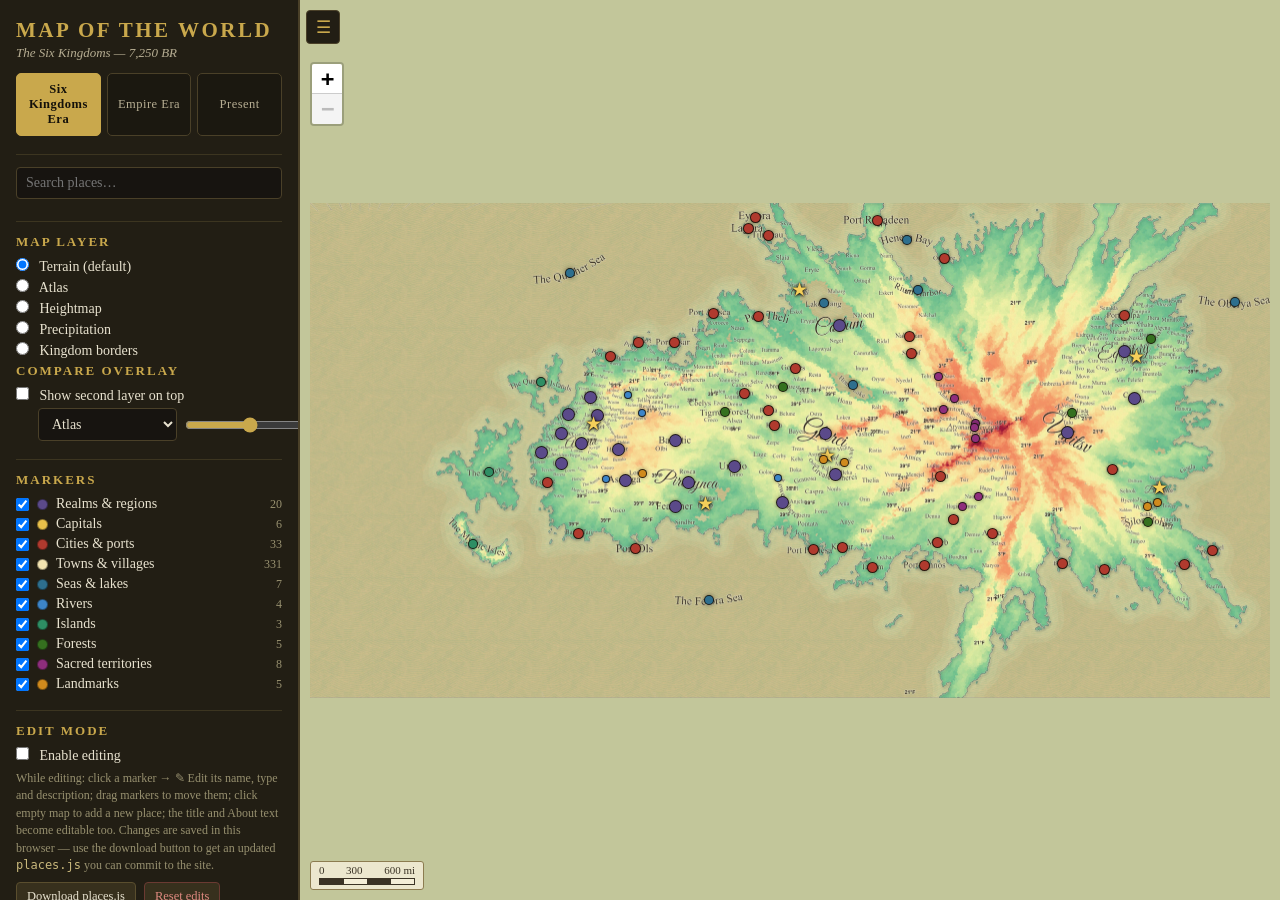
==== index.html @ 9aa13f0f "Add Present-era tab (~1,852 AR onward), the third era map Build a third era tab from the Azgaar SVG " ====
<!DOCTYPE html>
<html lang="en">
<head>
<meta charset="utf-8">
<meta name="viewport" content="width=device-width, initial-scale=1">
<title>Map of the World &mdash; The Six Kingdoms</title>
<link rel="icon" href="data:image/svg+xml,<svg xmlns='http://www.w3.org/2000/svg' viewBox='0 0 100 100'><text y='.9em' font-size='90'>🗺️</text></svg>">
<link rel="stylesheet" href="vendor/leaflet/leaflet.css">
<link rel="stylesheet" href="css/style.css?v=28">
</head>
<body>
<div id="app">
  <aside id="sidebar">
    <button id="sidebar-toggle" title="Toggle panel">&#9776;</button>
    <div id="sidebar-inner">
      <header>
        <h1 data-edit="title">Map of the World</h1>
        <p class="subtitle" data-edit="subtitle">The Six Kingdoms &mdash; 7,250 BR</p>
      </header>

      <div id="era-tabs">
        <button class="era-tab active" data-world="six">Six Kingdoms Era</button>
        <button class="era-tab" data-world="empire">Empire Era</button>
        <button class="era-tab" data-world="present">Present</button>
      </div>

      <div class="panel">
        <input id="search" type="search" placeholder="Search places&hellip;" autocomplete="off">
        <ul id="search-results"></ul>
      </div>

      <div class="panel">
        <h2>Map layer</h2>
        <div id="base-layers"></div>
        <h2>Compare overlay</h2>
        <label class="row"><input type="checkbox" id="cmp-on"> Show second layer on top</label>
        <div class="row indent">
          <select id="cmp-layer"></select>
          <input type="range" id="cmp-opacity" min="0" max="100" value="50" title="Overlay opacity">
        </div>
      </div>

      <div class="panel">
        <h2>Markers</h2>
        <div id="cat-toggles"></div>
      </div>

      <div class="panel">
        <h2>Edit mode</h2>
        <label class="row"><input type="checkbox" id="edit-on"> Enable editing</label>
        <p class="hint">While editing: click a marker &rarr; ✎ Edit its name, type
        and description; drag markers to move them; click empty map to add a new
        place; the title and About text become editable too. Changes are saved in
        this browser &mdash; use the download button to get an updated
        <code>places.js</code> you can commit to the site.</p>
        <div class="btn-row">
          <button id="export-btn">Download places.js</button>
          <button id="reset-btn" class="danger">Reset edits</button>
        </div>
      </div>

      <div class="panel">
        <h2 class="collapser" data-target="dist-body">Distance tracker <span class="chev">&#9662;</span></h2>
        <div id="dist-body" class="hidden">
          <p class="hint">Type two places, or click near two markers on the map and use
          <b>Measure ▸ start / ▸ end</b>. Shows overland distance and travel time; if both
          sit on the coast a sea route and sailing time appear too, and inland places are
          flagged as not reachable by ship.</p>
          <input id="dist-a" list="place-list" placeholder="From&hellip;" autocomplete="off">
          <input id="dist-b" list="place-list" placeholder="To&hellip;" autocomplete="off">
          <datalist id="place-list"></datalist>
          <div id="dist-result" class="hint"></div>
        </div>
      </div>

      <div class="panel">
        <h2 class="collapser" data-target="export-body">Export <span class="chev">&#9662;</span></h2>
        <div id="export-body" class="hidden">
          <p class="hint">Save an image of the current view (pan/zoom to frame it
          first &mdash; visible markers are included), or build a document.
          Toggles apply to documents:</p>
          <label class="row"><input type="checkbox" id="ex-map" checked> Full map image</label>
          <label class="row"><input type="checkbox" id="ex-kingdoms" checked> Kingdoms &amp; regions</label>
          <label class="row"><input type="checkbox" id="ex-settlements" checked> Cities &amp; towns</label>
          <label class="row"><input type="checkbox" id="ex-waters" checked> Seas, lakes &amp; rivers</label>
          <label class="row"><input type="checkbox" id="ex-islands" checked> Islands &amp; forests</label>
          <label class="row"><input type="checkbox" id="ex-sacred" checked> Sacred territories &amp; landmarks</label>
          <label class="row"><input type="checkbox" id="ex-biomes" checked> Biomes by kingdom</label>
          <div class="row indent">
            <select id="ex-format">
              <option value="png">Image of current view (.png)</option>
              <option value="jpg">Image of current view (.jpg)</option>
              <option value="html">Web page (.html)</option>
              <option value="md">Markdown (.md)</option>
              <option value="txt">Plain text (.txt)</option>
            </select>
          </div>
          <div class="btn-row"><button id="ex-go">Generate document</button></div>
        </div>
      </div>

      <div class="panel">
        <h2 class="collapser" data-target="biome-legend">Biomes <span class="chev">&#9662;</span></h2>
        <ul id="biome-legend" class="hidden"></ul>
      </div>

      <div class="panel about">
        <h2>About</h2>
        <p data-edit="about1">A map of the six kingdoms of the world, as they stood
        in 7,250 BR.</p>
      </div>
    </div>
  </aside>
  <div id="map"></div>
</div>
<script src="vendor/leaflet/leaflet.js"></script>
<script src="js/places.js?v=28"></script>
<script src="js/places_empire.js?v=28"></script>
<script src="js/places_present.js?v=28"></script>
<script src="js/searoutes.js?v=28"></script>
<script src="js/app.js?v=28"></script>
</body>
</html>
---- vendor/leaflet/leaflet.css ----
/* required styles */

.leaflet-pane,
.leaflet-tile,
.leaflet-marker-icon,
.leaflet-marker-shadow,
.leaflet-tile-container,
.leaflet-pane > svg,
.leaflet-pane > canvas,
.leaflet-zoom-box,
.leaflet-image-layer,
.leaflet-layer {
	position: absolute;
	left: 0;
	top: 0;
	}
.leaflet-container {
	overflow: hidden;
	}
.leaflet-tile,
.leaflet-marker-icon,
.leaflet-marker-shadow {
	-webkit-user-select: none;
	   -moz-user-select: none;
	        user-select: none;
	  -webkit-user-drag: none;
	}
/* Prevents IE11 from highlighting tiles in blue */
.leaflet-tile::selection {
	background: transparent;
}
/* Safari renders non-retina tile on retina better with this, but Chrome is worse */
.leaflet-safari .leaflet-tile {
	image-rendering: -webkit-optimize-contrast;
	}
/* hack that prevents hw layers "stretching" when loading new tiles */
.leaflet-safari .leaflet-tile-container {
	width: 1600px;
	height: 1600px;
	-webkit-transform-origin: 0 0;
	}
.leaflet-marker-icon,
.leaflet-marker-shadow {
	display: block;
	}
/* .leaflet-container svg: reset svg max-width decleration shipped in Joomla! (joomla.org) 3.x */
/* .leaflet-container img: map is broken in FF if you have max-width: 100% on tiles */
.leaflet-container .leaflet-overlay-pane svg {
	max-width: none !important;
	max-height: none !important;
	}
.leaflet-container .leaflet-marker-pane img,
.leaflet-container .leaflet-shadow-pane img,
.leaflet-container .leaflet-tile-pane img,
.leaflet-container img.leaflet-image-layer,
.leaflet-container .leaflet-tile {
	max-width: none !important;
	max-height: none !important;
	width: auto;
	padding: 0;
	}

.leaflet-container img.leaflet-tile {
	/* See: https://bugs.chromium.org/p/chromium/issues/detail?id=600120 */
	mix-blend-mode: plus-lighter;
}

.leaflet-container.leaflet-touch-zoom {
	-ms-touch-action: pan-x pan-y;
	touch-action: pan-x pan-y;
	}
.leaflet-container.leaflet-touch-drag {
	-ms-touch-action: pinch-zoom;
	/* Fallback for FF which doesn't support pinch-zoom */
	touch-action: none;
	touch-action: pinch-zoom;
}
.leaflet-container.leaflet-touch-drag.leaflet-touch-zoom {
	-ms-touch-action: none;
	touch-action: none;
}
.leaflet-container {
	-webkit-tap-highlight-color: transparent;
}
.leaflet-container a {
	-webkit-tap-highlight-color: rgba(51, 181, 229, 0.4);
}
.leaflet-tile {
	filter: inherit;
	visibility: hidden;
	}
.leaflet-tile-loaded {
	visibility: inherit;
	}
.leaflet-zoom-box {
	width: 0;
	height: 0;
	-moz-box-sizing: border-box;
	     box-sizing: border-box;
	z-index: 800;
	}
/* workaround for https://bugzilla.mozilla.org/show_bug.cgi?id=888319 */
.leaflet-overlay-pane svg {
	-moz-user-select: none;
	}

.leaflet-pane         { z-index: 400; }

.leaflet-tile-pane    { z-index: 200; }
.leaflet-overlay-pane { z-index: 400; }
.leaflet-shadow-pane  { z-index: 500; }
.leaflet-marker-pane  { z-index: 600; }
.leaflet-tooltip-pane   { z-index: 650; }
.leaflet-popup-pane   { z-index: 700; }

.leaflet-map-pane canvas { z-index: 100; }
.leaflet-map-pane svg    { z-index: 200; }

.leaflet-vml-shape {
	width: 1px;
	height: 1px;
	}
.lvml {
	behavior: url(#default#VML);
	display: inline-block;
	position: absolute;
	}


/* control positioning */

.leaflet-control {
	position: relative;
	z-index: 800;
	pointer-events: visiblePainted; /* IE 9-10 doesn't have auto */
	pointer-events: auto;
	}
.leaflet-top,
.leaflet-bottom {
	position: absolute;
	z-index: 1000;
	pointer-events: none;
	}
.leaflet-top {
	top: 0;
	}
.leaflet-right {
	right: 0;
	}
.leaflet-bottom {
	bottom: 0;
	}
.leaflet-left {
	left: 0;
	}
.leaflet-control {
	float: left;
	clear: both;
	}
.leaflet-right .leaflet-control {
	float: right;
	}
.leaflet-top .leaflet-control {
	margin-top: 10px;
	}
.leaflet-bottom .leaflet-control {
	margin-bottom: 10px;
	}
.leaflet-left .leaflet-control {
	margin-left: 10px;
	}
.leaflet-right .leaflet-control {
	margin-right: 10px;
	}


/* zoom and fade animations */

.leaflet-fade-anim .leaflet-popup {
	opacity: 0;
	-webkit-transition: opacity 0.2s linear;
	   -moz-transition: opacity 0.2s linear;
	        transition: opacity 0.2s linear;
	}
.leaflet-fade-anim .leaflet-map-pane .leaflet-popup {
	opacity: 1;
	}
.leaflet-zoom-animated {
	-webkit-transform-origin: 0 0;
	    -ms-transform-origin: 0 0;
	        transform-origin: 0 0;
	}
svg.leaflet-zoom-animated {
	will-change: transform;
}

.leaflet-zoom-anim .leaflet-zoom-animated {
	-webkit-transition: -webkit-transform 0.25s cubic-bezier(0,0,0.25,1);
	   -moz-transition:    -moz-transform 0.25s cubic-bezier(0,0,0.25,1);
	        transition:         transform 0.25s cubic-bezier(0,0,0.25,1);
	}
.leaflet-zoom-anim .leaflet-tile,
.leaflet-pan-anim .leaflet-tile {
	-webkit-transition: none;
	   -moz-transition: none;
	        transition: none;
	}

.leaflet-zoom-anim .leaflet-zoom-hide {
	visibility: hidden;
	}


/* cursors */

.leaflet-interactive {
	cursor: pointer;
	}
.leaflet-grab {
	cursor: -webkit-grab;
	cursor:    -moz-grab;
	cursor:         grab;
	}
.leaflet-crosshair,
.leaflet-crosshair .leaflet-interactive {
	cursor: crosshair;
	}
.leaflet-popup-pane,
.leaflet-control {
	cursor: auto;
	}
.leaflet-dragging .leaflet-grab,
.leaflet-dragging .leaflet-grab .leaflet-interactive,
.leaflet-dragging .leaflet-marker-draggable {
	cursor: move;
	cursor: -webkit-grabbing;
	cursor:    -moz-grabbing;
	cursor:         grabbing;
	}

/* marker & overlays interactivity */
.leaflet-marker-icon,
.leaflet-marker-shadow,
.leaflet-image-layer,
.leaflet-pane > svg path,
.leaflet-tile-container {
	pointer-events: none;
	}

.leaflet-marker-icon.leaflet-interactive,
.leaflet-image-layer.leaflet-interactive,
.leaflet-pane > svg path.leaflet-interactive,
svg.leaflet-image-layer.leaflet-interactive path {
	pointer-events: visiblePainted; /* IE 9-10 doesn't have auto */
	pointer-events: auto;
	}

/* visual tweaks */

.leaflet-container {
	background: #ddd;
	outline-offset: 1px;
	}
.leaflet-container a {
	color: #0078A8;
	}
.leaflet-zoom-box {
	border: 2px dotted #38f;
	background: rgba(255,255,255,0.5);
	}


/* general typography */
.leaflet-container {
	font-family: "Helvetica Neue", Arial, Helvetica, sans-serif;
	font-size: 12px;
	font-size: 0.75rem;
	line-height: 1.5;
	}


/* general toolbar styles */

.leaflet-bar {
	box-shadow: 0 1px 5px rgba(0,0,0,0.65);
	border-radius: 4px;
	}
.leaflet-bar a {
	background-color: #fff;
	border-bottom: 1px solid #ccc;
	width: 26px;
	height: 26px;
	line-height: 26px;
	display: block;
	text-align: center;
	text-decoration: none;
	color: black;
	}
.leaflet-bar a,
.leaflet-control-layers-toggle {
	background-position: 50% 50%;
	background-repeat: no-repeat;
	display: block;
	}
.leaflet-bar a:hover,
.leaflet-bar a:focus {
	background-color: #f4f4f4;
	}
.leaflet-bar a:first-child {
	border-top-left-radius: 4px;
	border-top-right-radius: 4px;
	}
.leaflet-bar a:last-child {
	border-bottom-left-radius: 4px;
	border-bottom-right-radius: 4px;
	border-bottom: none;
	}
.leaflet-bar a.leaflet-disabled {
	cursor: default;
	background-color: #f4f4f4;
	color: #bbb;
	}

.leaflet-touch .leaflet-bar a {
	width: 30px;
	height: 30px;
	line-height: 30px;
	}
.leaflet-touch .leaflet-bar a:first-child {
	border-top-left-radius: 2px;
	border-top-right-radius: 2px;
	}
.leaflet-touch .leaflet-bar a:last-child {
	border-bottom-left-radius: 2px;
	border-bottom-right-radius: 2px;
	}

/* zoom control */

.leaflet-control-zoom-in,
.leaflet-control-zoom-out {
	font: bold 18px 'Lucida Console', Monaco, monospace;
	text-indent: 1px;
	}

.leaflet-touch .leaflet-control-zoom-in, .leaflet-touch .leaflet-control-zoom-out  {
	font-size: 22px;
	}


/* layers control */

.leaflet-control-layers {
	box-shadow: 0 1px 5px rgba(0,0,0,0.4);
	background: #fff;
	border-radius: 5px;
	}
.leaflet-control-layers-toggle {
	background-image: url(images/layers.png);
	width: 36px;
	height: 36px;
	}
.leaflet-retina .leaflet-control-layers-toggle {
	background-image: url(images/layers-2x.png);
	background-size: 26px 26px;
	}
.leaflet-touch .leaflet-control-layers-toggle {
	width: 44px;
	height: 44px;
	}
.leaflet-control-layers .leaflet-control-layers-list,
.leaflet-control-layers-expanded .leaflet-control-layers-toggle {
	display: none;
	}
.leaflet-control-layers-expanded .leaflet-control-layers-list {
	display: block;
	position: relative;
	}
.leaflet-control-layers-expanded {
	padding: 6px 10px 6px 6px;
	color: #333;
	background: #fff;
	}
.leaflet-control-layers-scrollbar {
	overflow-y: scroll;
	overflow-x: hidden;
	padding-right: 5px;
	}
.leaflet-control-layers-selector {
	margin-top: 2px;
	position: relative;
	top: 1px;
	}
.leaflet-control-layers label {
	display: block;
	font-size: 13px;
	font-size: 1.08333em;
	}
.leaflet-control-layers-separator {
	height: 0;
	border-top: 1px solid #ddd;
	margin: 5px -10px 5px -6px;
	}

/* Default icon URLs */
.leaflet-default-icon-path { /* used only in path-guessing heuristic, see L.Icon.Default */
	background-image: url(images/marker-icon.png);
	}


/* attribution and scale controls */

.leaflet-container .leaflet-control-attribution {
	background: #fff;
	background: rgba(255, 255, 255, 0.8);
	margin: 0;
	}
.leaflet-control-attribution,
.leaflet-control-scale-line {
	padding: 0 5px;
	color: #333;
	line-height: 1.4;
	}
.leaflet-control-attribution a {
	text-decoration: none;
	}
.leaflet-control-attribution a:hover,
.leaflet-control-attribution a:focus {
	text-decoration: underline;
	}
.leaflet-attribution-flag {
	display: inline !important;
	vertical-align: baseline !important;
	width: 1em;
	height: 0.6669em;
	}
.leaflet-left .leaflet-control-scale {
	margin-left: 5px;
	}
.leaflet-bottom .leaflet-control-scale {
	margin-bottom: 5px;
	}
.leaflet-control-scale-line {
	border: 2px solid #777;
	border-top: none;
	line-height: 1.1;
	padding: 2px 5px 1px;
	white-space: nowrap;
	-moz-box-sizing: border-box;
	     box-sizing: border-box;
	background: rgba(255, 255, 255, 0.8);
	text-shadow: 1px 1px #fff;
	}
.leaflet-control-scale-line:not(:first-child) {
	border-top: 2px solid #777;
	border-bottom: none;
	margin-top: -2px;
	}
.leaflet-control-scale-line:not(:first-child):not(:last-child) {
	border-bottom: 2px solid #777;
	}

.leaflet-touch .leaflet-control-attribution,
.leaflet-touch .leaflet-control-layers,
.leaflet-touch .leaflet-bar {
	box-shadow: none;
	}
.leaflet-touch .leaflet-control-layers,
.leaflet-touch .leaflet-bar {
	border: 2px solid rgba(0,0,0,0.2);
	background-clip: padding-box;
	}


/* popup */

.leaflet-popup {
	position: absolute;
	text-align: center;
	margin-bottom: 20px;
	}
.leaflet-popup-content-wrapper {
	padding: 1px;
	text-align: left;
	border-radius: 12px;
	}
.leaflet-popup-content {
	margin: 13px 24px 13px 20px;
	line-height: 1.3;
	font-size: 13px;
	font-size: 1.08333em;
	min-height: 1px;
	}
.leaflet-popup-content p {
	margin: 17px 0;
	margin: 1.3em 0;
	}
.leaflet-popup-tip-container {
	width: 40px;
	height: 20px;
	position: absolute;
	left: 50%;
	margin-top: -1px;
	margin-left: -20px;
	overflow: hidden;
	pointer-events: none;
	}
.leaflet-popup-tip {
	width: 17px;
	height: 17px;
	padding: 1px;

	margin: -10px auto 0;
	pointer-events: auto;

	-webkit-transform: rotate(45deg);
	   -moz-transform: rotate(45deg);
	    -ms-transform: rotate(45deg);
	        transform: rotate(45deg);
	}
.leaflet-popup-content-wrapper,
.leaflet-popup-tip {
	background: white;
	color: #333;
	box-shadow: 0 3px 14px rgba(0,0,0,0.4);
	}
.leaflet-container a.leaflet-popup-close-button {
	position: absolute;
	top: 0;
	right: 0;
	border: none;
	text-align: center;
	width: 24px;
	height: 24px;
	font: 16px/24px Tahoma, Verdana, sans-serif;
	color: #757575;
	text-decoration: none;
	background: transparent;
	}
.leaflet-container a.leaflet-popup-close-button:hover,
.leaflet-container a.leaflet-popup-close-button:focus {
	color: #585858;
	}
.leaflet-popup-scrolled {
	overflow: auto;
	}

.leaflet-oldie .leaflet-popup-content-wrapper {
	-ms-zoom: 1;
	}
.leaflet-oldie .leaflet-popup-tip {
	width: 24px;
	margin: 0 auto;

	-ms-filter: "progid:DXImageTransform.Microsoft.Matrix(M11=0.70710678, M12=0.70710678, M21=-0.70710678, M22=0.70710678)";
	filter: progid:DXImageTransform.Microsoft.Matrix(M11=0.70710678, M12=0.70710678, M21=-0.70710678, M22=0.70710678);
	}

.leaflet-oldie .leaflet-control-zoom,
.leaflet-oldie .leaflet-control-layers,
.leaflet-oldie .leaflet-popup-content-wrapper,
.leaflet-oldie .leaflet-popup-tip {
	border: 1px solid #999;
	}


/* div icon */

.leaflet-div-icon {
	background: #fff;
	border: 1px solid #666;
	}


/* Tooltip */
/* Base styles for the element that has a tooltip */
.leaflet-tooltip {
	position: absolute;
	padding: 6px;
	background-color: #fff;
	border: 1px solid #fff;
	border-radius: 3px;
	color: #222;
	white-space: nowrap;
	-webkit-user-select: none;
	-moz-user-select: none;
	-ms-user-select: none;
	user-select: none;
	pointer-events: none;
	box-shadow: 0 1px 3px rgba(0,0,0,0.4);
	}
.leaflet-tooltip.leaflet-interactive {
	cursor: pointer;
	pointer-events: auto;
	}
.leaflet-tooltip-top:before,
.leaflet-tooltip-bottom:before,
.leaflet-tooltip-left:before,
.leaflet-tooltip-right:before {
	position: absolute;
	pointer-events: none;
	border: 6px solid transparent;
	background: transparent;
	content: "";
	}

/* Directions */

.leaflet-tooltip-bottom {
	margin-top: 6px;
}
.leaflet-tooltip-top {
	margin-top: -6px;
}
.leaflet-tooltip-bottom:before,
.leaflet-tooltip-top:before {
	left: 50%;
	margin-left: -6px;
	}
.leaflet-tooltip-top:before {
	bottom: 0;
	margin-bottom: -12px;
	border-top-color: #fff;
	}
.leaflet-tooltip-bottom:before {
	top: 0;
	margin-top: -12px;
	margin-left: -6px;
	border-bottom-color: #fff;
	}
.leaflet-tooltip-left {
	margin-left: -6px;
}
.leaflet-tooltip-right {
	margin-left: 6px;
}
.leaflet-tooltip-left:before,
.leaflet-tooltip-right:before {
	top: 50%;
	margin-top: -6px;
	}
.leaflet-tooltip-left:before {
	right: 0;
	margin-right: -12px;
	border-left-color: #fff;
	}
.leaflet-tooltip-right:before {
	left: 0;
	margin-left: -12px;
	border-right-color: #fff;
	}

/* Printing */

@media print {
	/* Prevent printers from removing background-images of controls. */
	.leaflet-control {
		-webkit-print-color-adjust: exact;
		print-color-adjust: exact;
		}
	}
---- css/style.css ----
:root {
  --ink: #3b3325;
  --parchment: #cdd2a2;
  --panel-bg: #221e14;
  --panel-fg: #e8e2cf;
  --accent: #c9a84c;
  --city: #b03a2e;
  --town: #f2e3b0;
  --region: #5b4a8a;
  --water: #2e6f8e;
  --island: #2e8e64;
  --forest: #35701f;
  --territory: #8e2e7c;
  --landmark: #d08a1d;
  --river: #3d85c8;
}

* { box-sizing: border-box; margin: 0; padding: 0; }

html, body, #app { height: 100%; }

body {
  font-family: Georgia, "Times New Roman", serif;
  background: #14110a;
  color: var(--panel-fg);
}

#app { display: flex; }

#map {
  flex: 1;
  height: 100%;
  background: #c2c69a;
  cursor: grab;
}
#map:active { cursor: grabbing; }

/* ---------- sidebar ---------- */
#sidebar {
  position: relative;
  width: 300px;
  flex: 0 0 auto;
  background: var(--panel-bg);
  border-right: 2px solid #4a4028;
  transition: margin-left .25s ease;
  z-index: 1200;
}
#sidebar.closed { margin-left: -300px; }

#sidebar-inner {
  height: 100%;
  overflow-y: auto;
  padding: 18px 16px 30px;
  scrollbar-width: thin;
}

#sidebar-toggle {
  position: absolute;
  top: 10px;
  right: -42px;
  width: 34px;
  height: 34px;
  border: 1px solid #4a4028;
  border-radius: 4px;
  background: var(--panel-bg);
  color: var(--accent);
  font-size: 17px;
  cursor: pointer;
  z-index: 1300;
}

header h1 {
  font-size: 21px;
  letter-spacing: 2.5px;
  color: var(--accent);
  text-transform: uppercase;
}
.subtitle { font-style: italic; color: #b6ad92; margin: 2px 0 4px; font-size: 13px; }

#era-tabs {
  display: flex;
  gap: 6px;
  margin-top: 12px;
}
.era-tab {
  flex: 1;
  padding: 8px 6px;
  font-family: Georgia, serif;
  font-size: 12.5px;
  letter-spacing: 0.5px;
  color: #b6ad92;
  background: #1b1810;
  border: 1px solid #4a4028;
  border-radius: 5px;
  cursor: pointer;
}
.era-tab:hover { background: #2a2416; }
.era-tab.active {
  color: #14110a;
  background: var(--accent);
  border-color: var(--accent);
  font-weight: bold;
}

.panel {
  margin-top: 18px;
  padding-top: 12px;
  border-top: 1px solid #3c3520;
}
.panel h2 {
  font-size: 13px;
  text-transform: uppercase;
  letter-spacing: 2px;
  color: var(--accent);
  margin-bottom: 8px;
}
.row { display: block; margin: 4px 0; font-size: 14px; cursor: pointer; }
.row.indent { margin-left: 22px; display: flex; gap: 8px; align-items: center; }
.row input[type="radio"], .row input[type="checkbox"] { margin-right: 7px; }

select, input[type="search"] {
  width: 100%;
  padding: 7px 9px;
  background: #171410;
  color: var(--panel-fg);
  border: 1px solid #4a4028;
  border-radius: 4px;
  font-family: inherit;
  font-size: 14px;
}
select { width: auto; flex: 1; }
input[type="range"] { flex: 1; accent-color: var(--accent); }

#search-results {
  list-style: none;
  max-height: 220px;
  overflow-y: auto;
  margin-top: 4px;
}
#search-results li {
  padding: 5px 8px;
  font-size: 14px;
  cursor: pointer;
  border-radius: 3px;
  display: flex;
  justify-content: space-between;
  gap: 10px;
}
#search-results li:hover { background: #37301d; }
#search-results .cat { color: #97906f; font-size: 11px; font-style: italic; white-space: nowrap; }

/* category toggles */
#cat-toggles label {
  display: flex;
  align-items: center;
  gap: 8px;
  margin: 4px 0;
  font-size: 14px;
  cursor: pointer;
}
#cat-toggles .swatch {
  width: 11px; height: 11px;
  border-radius: 50%;
  border: 1px solid rgba(0,0,0,.4);
  flex: 0 0 auto;
}
#cat-toggles .count { color: #97906f; font-size: 12px; margin-left: auto; }

/* biome legend */
#biome-legend { list-style: none; }
#biome-legend li {
  display: flex;
  align-items: center;
  gap: 9px;
  font-size: 13px;
  margin: 4px 0;
}
#biome-legend .bs {
  width: 16px; height: 12px;
  border: 1px solid rgba(0,0,0,.45);
  border-radius: 2px;
  flex: 0 0 auto;
}
.hidden { display: none; }
.collapser { cursor: pointer; user-select: none; }
.collapser .chev { float: right; transition: transform .2s; }
.collapser.open .chev { transform: rotate(180deg); }

.about p { font-size: 12.5px; color: #b6ad92; margin: 6px 0; line-height: 1.45; }

/* ---------- markers ---------- */
.dot {
  border-radius: 50%;
  border: 1.5px solid rgba(20, 16, 8, .85);
  box-shadow: 0 0 4px rgba(0,0,0,.45);
}
.dot-city      { background: var(--city); }
.dot-capital   { background: #e8c04a; }

.capital-star {
  color: #f5cf5a;
  font-size: 19px;
  line-height: 18px;
  text-align: center;
  text-shadow: 0 0 2px #201808, 0 1px 3px rgba(0,0,0,.8), 0 0 6px rgba(0,0,0,.5);
  cursor: pointer;
}
.dot-town      { background: var(--town); border-color: #5a4a26; }
.dot-region    { background: var(--region); }
.dot-water     { background: var(--water); }
.dot-river     { background: var(--river); }
.dot-island    { background: var(--island); }
.dot-forest    { background: var(--forest); }
.dot-territory { background: var(--territory); }
.dot-landmark  { background: var(--landmark); }

.leaflet-container { font-family: Georgia, serif; }

/* keep zoom control clear of the sidebar toggle button */
.leaflet-top.leaflet-left { margin-top: 52px; }

.leaflet-popup-content-wrapper {
  background: #f4eed7;
  color: var(--ink);
  border: 1px solid #8c7c50;
  border-radius: 6px;
}
.leaflet-popup-tip { background: #f4eed7; }
.popup-name { font-size: 17px; font-weight: bold; }
.popup-cat { font-size: 12px; font-style: italic; color: #6d6142; text-transform: capitalize; }
.popup-desc { font-size: 13px; margin-top: 5px; }

.leaflet-tooltip.place-tip {
  background: rgba(34, 30, 20, .92);
  color: #ecdfb9;
  border: 1px solid #6b5c35;
  font-family: Georgia, serif;
}

/* edit mode */
.hint { font-size: 12px; color: #97906f; line-height: 1.45; margin: 6px 0 8px; }
.hint code { color: #c9b87c; }
.btn-row { display: flex; gap: 8px; }
.btn-row button, .pbtn {
  font-family: inherit;
  font-size: 12.5px;
  padding: 6px 10px;
  background: #37301d;
  color: var(--panel-fg);
  border: 1px solid #5a4e2e;
  border-radius: 4px;
  cursor: pointer;
}
.btn-row button:hover, .pbtn:hover { background: #4a4028; }
button.danger { color: #e08a80; border-color: #6b3a32; }

.pbtn { margin-top: 8px; margin-right: 6px; }
.audio-btn { background: #2b4a2e; border-color: #3f6b45; }
.audio-btn:hover { background: #3a6340; }
.popup-measure { margin-top: 6px; }
.measure-btn { background: #2e3d4a; border-color: #45566b; margin-right: 6px; }
.measure-btn:hover { background: #3a4d63; }

.edit-form label { display: block; font-size: 12px; margin: 6px 0; color: #55492e; }
.edit-form input, .edit-form select, .edit-form textarea {
  display: block;
  width: 100%;
  margin-top: 2px;
  padding: 5px 7px;
  font-family: inherit;
  font-size: 13px;
  border: 1px solid #8c7c50;
  border-radius: 3px;
  background: #fffdf2;
  color: var(--ink);
  box-sizing: border-box;
}
.ef-row { display: flex; gap: 6px; }

body.editing #map { cursor: crosshair; }
body.editing #map:active { cursor: crosshair; }
body.editing [data-edit] {
  outline: 1px dashed #c9a84c88;
  outline-offset: 3px;
  cursor: text;
}

/* scale control */
.bela-scale {
  background: rgba(244, 238, 215, .85);
  color: var(--ink);
  border: 1px solid #8c7c50;
  border-radius: 3px;
  padding: 2px 8px 4px;
  font-size: 11px;
  line-height: 1.2;
}
.bela-scale .scale-labels {
  display: flex;
  justify-content: space-between;
  margin-bottom: 1px;
}
.bela-scale .segbar {
  display: flex;
  height: 7px;
  border: 1.5px solid var(--ink);
}
.bela-scale .seg { background: var(--ink); height: 100%; }
.bela-scale .seg.alt { background: #f4eed7; }

#dist-a, #dist-b {
  width: 100%;
  margin: 4px 0;
  padding: 6px 8px;
  background: #171410;
  color: var(--panel-fg);
  border: 1px solid #4a4028;
  border-radius: 4px;
  font-family: inherit;
  font-size: 13.5px;
  box-sizing: border-box;
}
#dist-result { margin-top: 6px; font-size: 13px; color: var(--panel-fg); line-height: 1.5; }
#dist-result:not(:empty) {
  background: #171410;
  border: 1px solid #4a4028;
  border-radius: 4px;
  padding: 8px 10px;
}
#dist-result b { color: var(--accent); }
#dist-result .dist-big { font-size: 19px; color: var(--accent); font-weight: bold; }
#dist-result .sea-yes { color: #7fc7e8; display: inline-block; margin-top: 4px; }
#dist-result .sea-no { color: #c99; display: inline-block; margin-top: 4px; font-style: italic; }

@media (max-width: 720px) {
  #sidebar { position: absolute; height: 100%; }
}
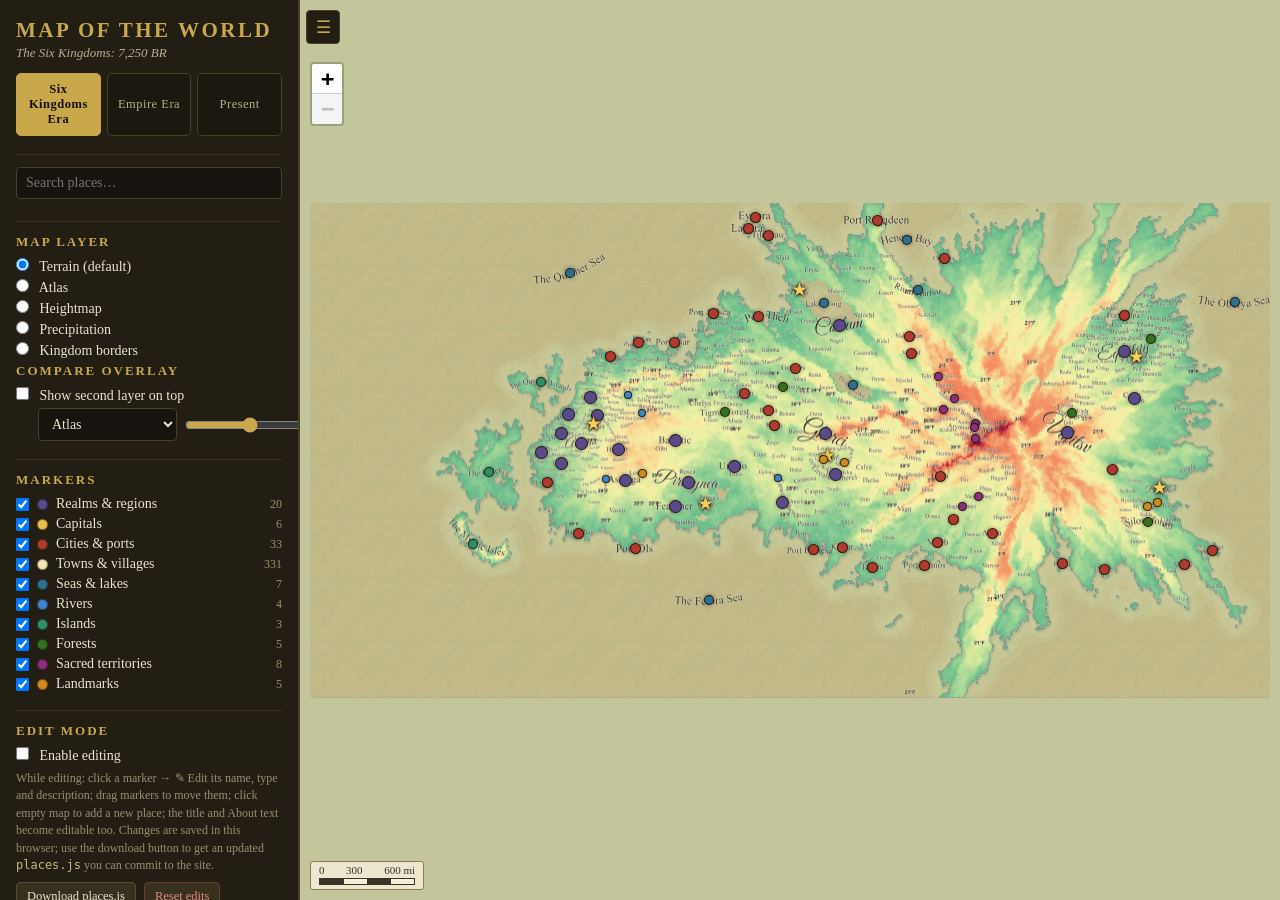
==== commit a7a0e93e: "Present map: fix Lajazer capital, island assignments, and remove em dashes Corrections from canon re" ====
--- a/index.html
+++ b/index.html
@@ -3,10 +3,10 @@
 <head>
 <meta charset="utf-8">
 <meta name="viewport" content="width=device-width, initial-scale=1">
-<title>Map of the World &mdash; The Six Kingdoms</title>
+<title>Map of the World: The Six Kingdoms</title>
 <link rel="icon" href="data:image/svg+xml,<svg xmlns='http://www.w3.org/2000/svg' viewBox='0 0 100 100'><text y='.9em' font-size='90'>🗺️</text></svg>">
 <link rel="stylesheet" href="vendor/leaflet/leaflet.css">
-<link rel="stylesheet" href="css/style.css?v=28">
+<link rel="stylesheet" href="css/style.css?v=29">
 </head>
 <body>
 <div id="app">
@@ -15,7 +15,7 @@
     <div id="sidebar-inner">
       <header>
         <h1 data-edit="title">Map of the World</h1>
-        <p class="subtitle" data-edit="subtitle">The Six Kingdoms &mdash; 7,250 BR</p>
+        <p class="subtitle" data-edit="subtitle">The Six Kingdoms: 7,250 BR</p>
       </header>
 
       <div id="era-tabs">
@@ -51,7 +51,7 @@
         <p class="hint">While editing: click a marker &rarr; ✎ Edit its name, type
         and description; drag markers to move them; click empty map to add a new
         place; the title and About text become editable too. Changes are saved in
-        this browser &mdash; use the download button to get an updated
+        this browser; use the download button to get an updated
         <code>places.js</code> you can commit to the site.</p>
         <div class="btn-row">
           <button id="export-btn">Download places.js</button>
@@ -77,7 +77,7 @@
         <h2 class="collapser" data-target="export-body">Export <span class="chev">&#9662;</span></h2>
         <div id="export-body" class="hidden">
           <p class="hint">Save an image of the current view (pan/zoom to frame it
-          first &mdash; visible markers are included), or build a document.
+          first; visible markers are included), or build a document.
           Toggles apply to documents:</p>
           <label class="row"><input type="checkbox" id="ex-map" checked> Full map image</label>
           <label class="row"><input type="checkbox" id="ex-kingdoms" checked> Kingdoms &amp; regions</label>
@@ -114,10 +114,10 @@
   <div id="map"></div>
 </div>
 <script src="vendor/leaflet/leaflet.js"></script>
-<script src="js/places.js?v=28"></script>
-<script src="js/places_empire.js?v=28"></script>
-<script src="js/places_present.js?v=28"></script>
-<script src="js/searoutes.js?v=28"></script>
-<script src="js/app.js?v=28"></script>
+<script src="js/places.js?v=29"></script>
+<script src="js/places_empire.js?v=29"></script>
+<script src="js/places_present.js?v=29"></script>
+<script src="js/searoutes.js?v=29"></script>
+<script src="js/app.js?v=29"></script>
 </body>
 </html>
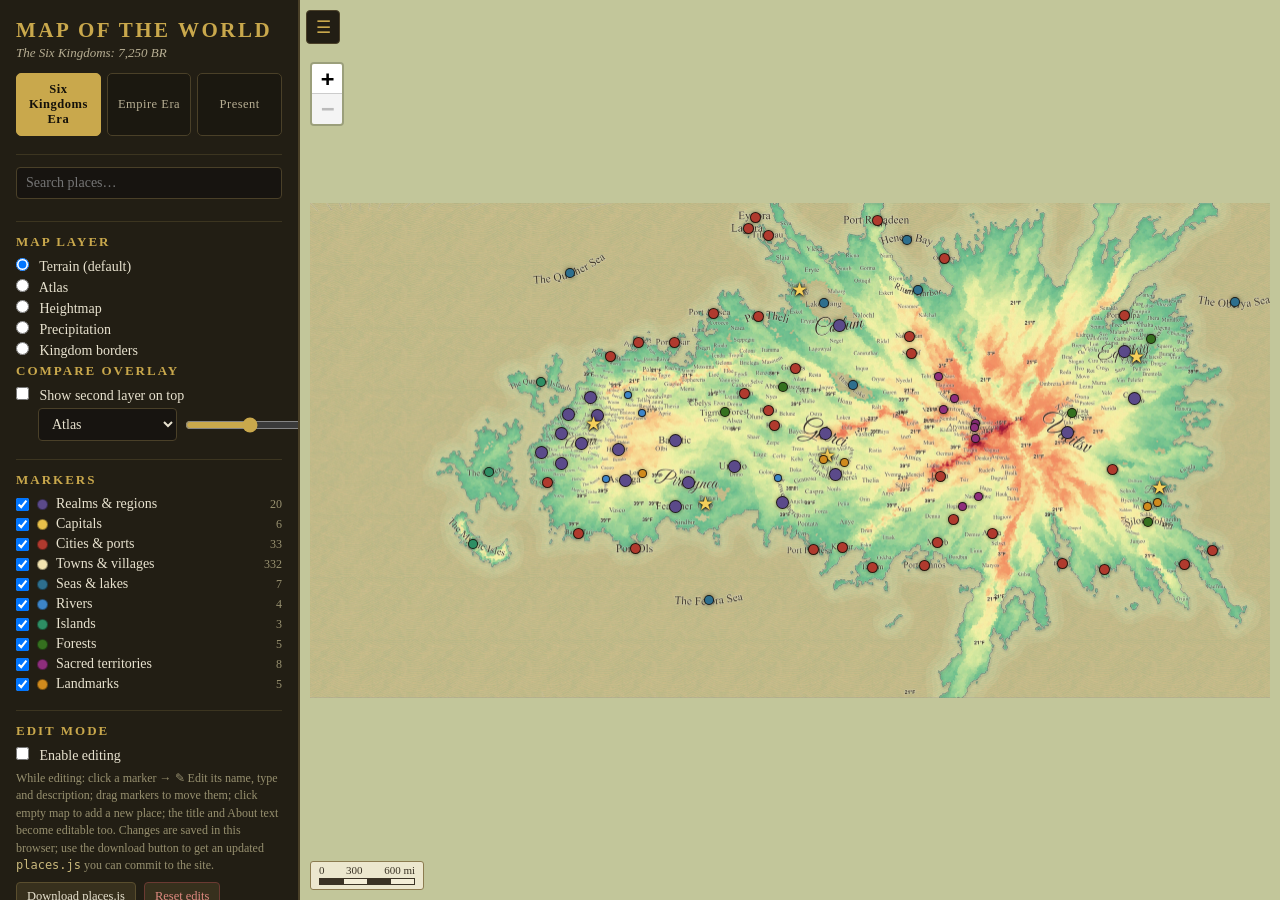
==== commit 211f0bea: "Fix merged/misspelled town: split Madrewqo into Madu and Rewqo The Six Kingdoms map carried a single" ====
--- a/index.html
+++ b/index.html
@@ -6,7 +6,7 @@
 <title>Map of the World: The Six Kingdoms</title>
 <link rel="icon" href="data:image/svg+xml,<svg xmlns='http://www.w3.org/2000/svg' viewBox='0 0 100 100'><text y='.9em' font-size='90'>🗺️</text></svg>">
 <link rel="stylesheet" href="vendor/leaflet/leaflet.css">
-<link rel="stylesheet" href="css/style.css?v=29">
+<link rel="stylesheet" href="css/style.css?v=32">
 </head>
 <body>
 <div id="app">
@@ -114,10 +114,10 @@
   <div id="map"></div>
 </div>
 <script src="vendor/leaflet/leaflet.js"></script>
-<script src="js/places.js?v=29"></script>
-<script src="js/places_empire.js?v=29"></script>
-<script src="js/places_present.js?v=29"></script>
-<script src="js/searoutes.js?v=29"></script>
-<script src="js/app.js?v=29"></script>
+<script src="js/places.js?v=32"></script>
+<script src="js/places_empire.js?v=32"></script>
+<script src="js/places_present.js?v=32"></script>
+<script src="js/searoutes.js?v=32"></script>
+<script src="js/app.js?v=32"></script>
 </body>
 </html>
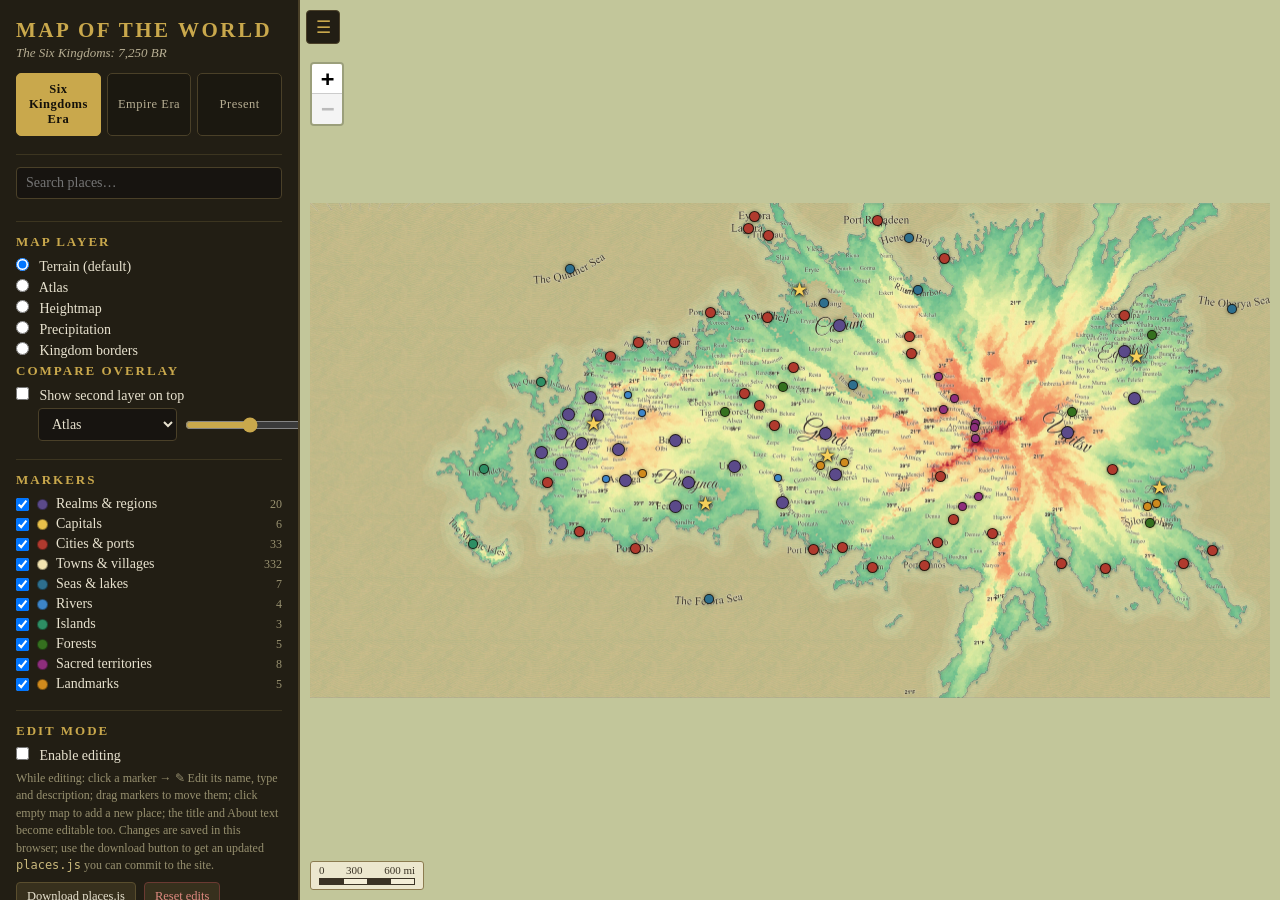
==== commit 63e3c29f: "Realign Six Kingdoms dots to their labels using the shared map The Six Kingdoms marker positions cam" ====
--- a/index.html
+++ b/index.html
@@ -6,7 +6,7 @@
 <title>Map of the World: The Six Kingdoms</title>
 <link rel="icon" href="data:image/svg+xml,<svg xmlns='http://www.w3.org/2000/svg' viewBox='0 0 100 100'><text y='.9em' font-size='90'>🗺️</text></svg>">
 <link rel="stylesheet" href="vendor/leaflet/leaflet.css">
-<link rel="stylesheet" href="css/style.css?v=32">
+<link rel="stylesheet" href="css/style.css?v=33">
 </head>
 <body>
 <div id="app">
@@ -114,10 +114,10 @@
   <div id="map"></div>
 </div>
 <script src="vendor/leaflet/leaflet.js"></script>
-<script src="js/places.js?v=32"></script>
-<script src="js/places_empire.js?v=32"></script>
-<script src="js/places_present.js?v=32"></script>
-<script src="js/searoutes.js?v=32"></script>
-<script src="js/app.js?v=32"></script>
+<script src="js/places.js?v=33"></script>
+<script src="js/places_empire.js?v=33"></script>
+<script src="js/places_present.js?v=33"></script>
+<script src="js/searoutes.js?v=33"></script>
+<script src="js/app.js?v=33"></script>
 </body>
 </html>
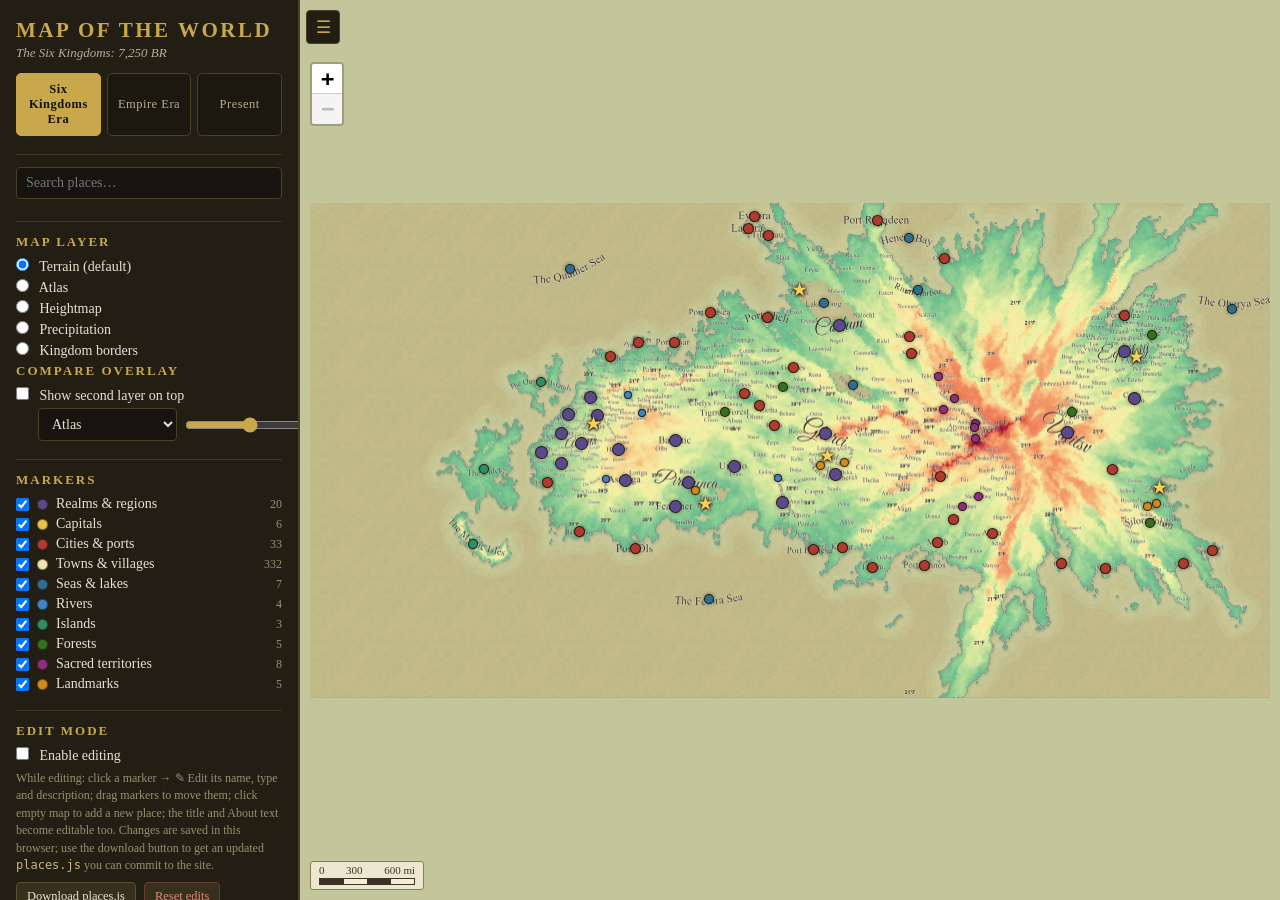
==== commit c0703561: "Fix 'The Demon's Pit': it is Pireaynea's epithet, not an Aicruae border The landmark was placed in t" ====
--- a/index.html
+++ b/index.html
@@ -6,7 +6,7 @@
 <title>Map of the World: The Six Kingdoms</title>
 <link rel="icon" href="data:image/svg+xml,<svg xmlns='http://www.w3.org/2000/svg' viewBox='0 0 100 100'><text y='.9em' font-size='90'>🗺️</text></svg>">
 <link rel="stylesheet" href="vendor/leaflet/leaflet.css">
-<link rel="stylesheet" href="css/style.css?v=33">
+<link rel="stylesheet" href="css/style.css?v=36">
 </head>
 <body>
 <div id="app">
@@ -114,10 +114,10 @@
   <div id="map"></div>
 </div>
 <script src="vendor/leaflet/leaflet.js"></script>
-<script src="js/places.js?v=33"></script>
-<script src="js/places_empire.js?v=33"></script>
-<script src="js/places_present.js?v=33"></script>
-<script src="js/searoutes.js?v=33"></script>
-<script src="js/app.js?v=33"></script>
+<script src="js/places.js?v=36"></script>
+<script src="js/places_empire.js?v=36"></script>
+<script src="js/places_present.js?v=36"></script>
+<script src="js/searoutes.js?v=36"></script>
+<script src="js/app.js?v=36"></script>
 </body>
 </html>
